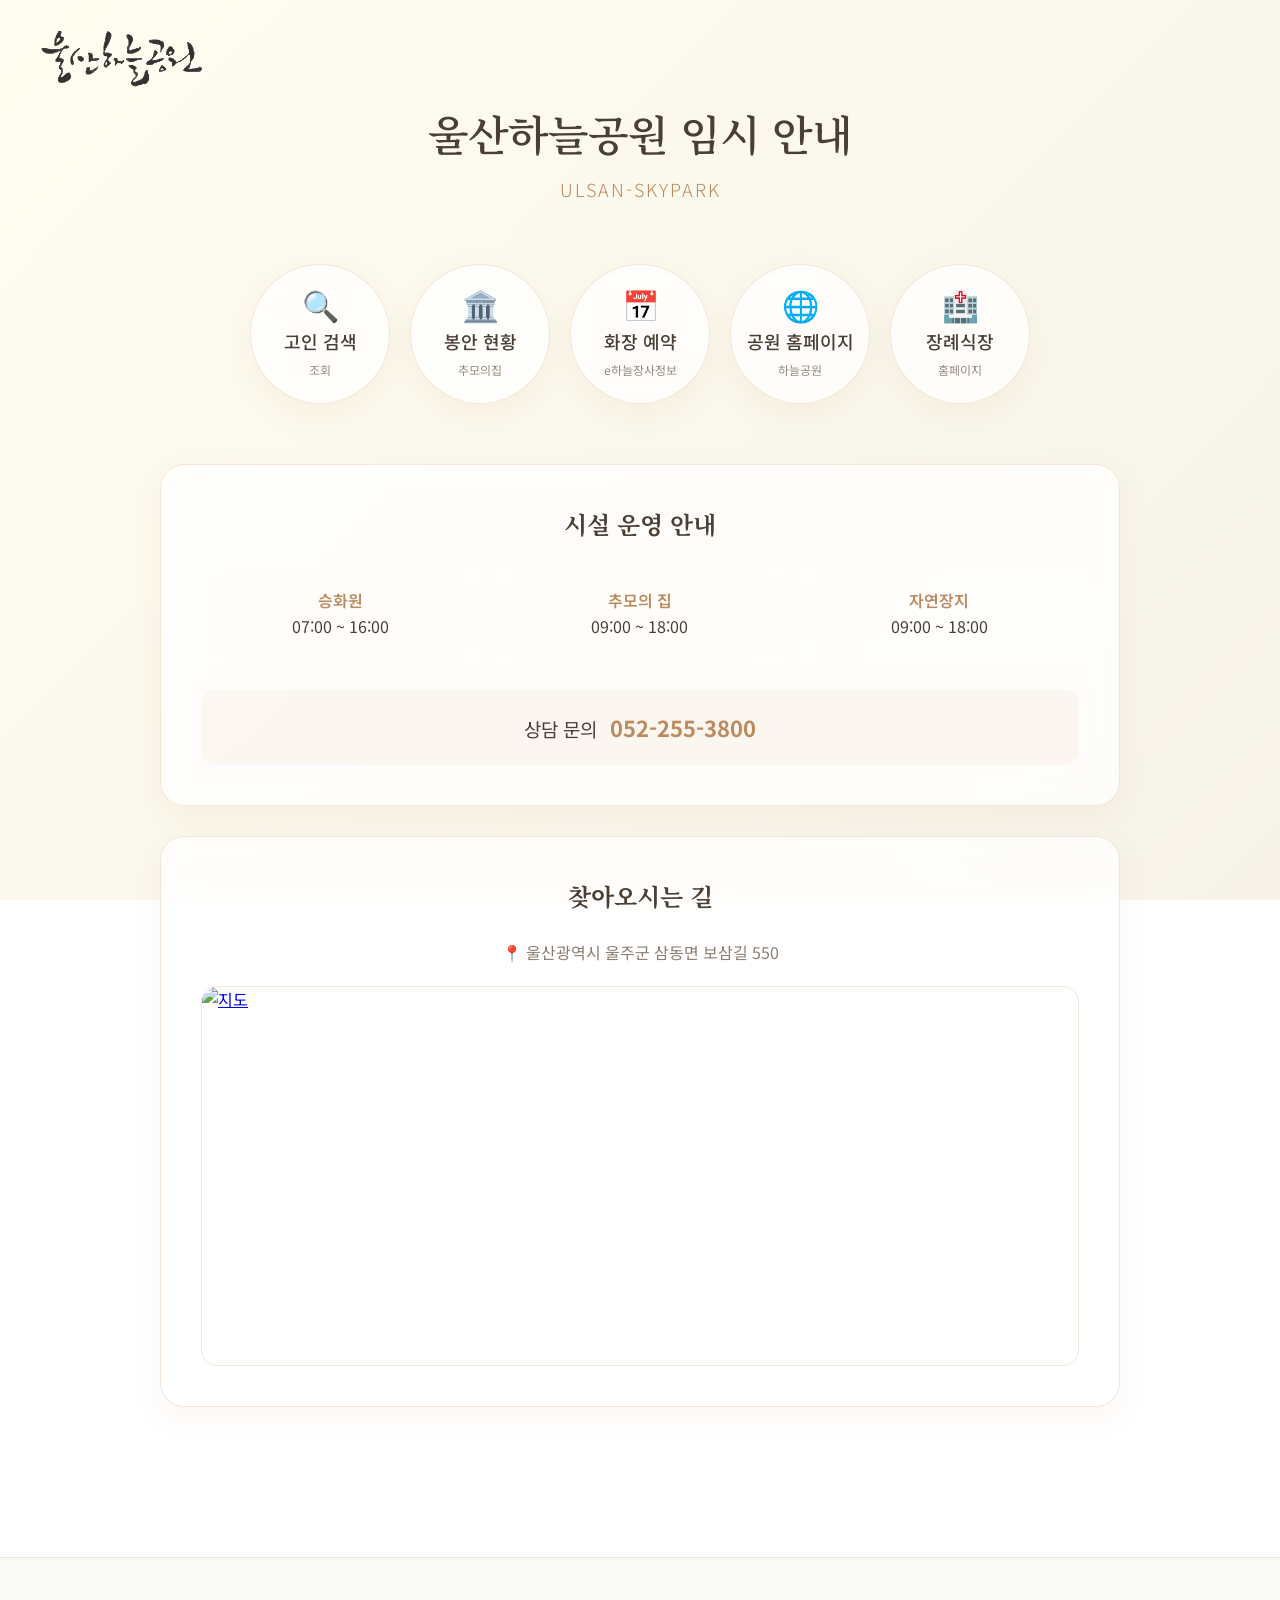
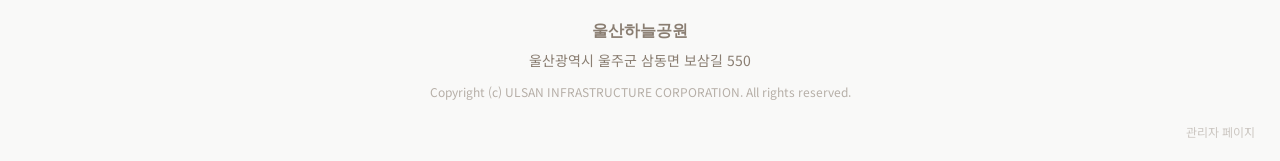
==== index.html @ eddb40a9 "Update index.html" ====
<!doctype html>
<html lang="ko">
<head>
  <meta charset="utf-8" />
  <meta name="viewport" content="width=device-width,initial-scale=1" />
    <title>울산하늘공원 임시 안내</title>

  <!-- 파비콘 및 아이콘 -->
  <link rel="icon" type="image/png" href="./images/symbol.png">
  <link rel="apple-touch-icon" href="./images/symbol.png">

  <!-- Google Fonts 최적화 -->
  <link rel="preconnect" href="https://fonts.googleapis.com">
  <link rel="preconnect" href="https://fonts.gstatic.com" crossorigin>
  <link href="https://fonts.googleapis.com/css2?family=Noto+Serif+KR:wght@400;600&family=Noto+Sans+KR:wght@400;500&display=swap" rel="stylesheet">

  <style>
    :root {
      --bg-gradient: linear-gradient(135deg, #fffcf0 0%, #f7f3e9 100%);
      --primary-warm: #d4a373;
      --accent-gold: #bc8a5f;
      --text-dark: #4a3f35;
      --text-soft: #8a7e72;
      --card-white: rgba(255, 255, 255, 0.75);
      --border-soft: rgba(212, 163, 115, 0.25);
      --shadow-warm: 0 10px 30px rgba(188, 138, 95, 0.08);

      /* UX */
      --ring: 0 0 0 4px rgba(212, 163, 115, 0.22);
    }

    * { box-sizing: border-box; margin: 0; padding: 0; }

    body {
      font-family: 'Noto Sans KR', sans-serif;
      color: var(--text-dark);
      background: var(--bg-gradient);
      background-attachment: fixed;
      line-height: 1.6;
      word-break: keep-all;
      position: relative;
      min-height: 100vh;

      /* Mobile tap UX */
      -webkit-tap-highlight-color: transparent;
    }

    .container { max-width: 1000px; margin: 0 auto; padding: 0 20px; }

    /* 헤더 영역 */
    .header { text-align: center; padding: 100px 20px 60px; position: relative; }

    /* 좌측 상단 로고 */
    .top-logo {
      position: absolute;
      top: 30px;
      left: 30px;
      max-width: 180px;
      opacity: 0.8;
      transition: opacity 0.3s;
    }
    .top-logo img { width: 100%; height: auto; }

    .main-title {
      font-family: 'Noto Serif KR', serif;
      font-size: clamp(28px, 5vw, 42px);
      font-weight: 600;
      color: var(--text-dark);
      margin-bottom: 8px;
      letter-spacing: -1px;
    }

    .sub-title {
      font-size: 18px;
      color: var(--accent-gold);
      font-weight: 300;
      letter-spacing: 2px;
      text-transform: uppercase;
    }

    /* 메인 컨텐츠 */
    .main-content { padding-bottom: 120px; }

    /* 버튼 그리드 */
    .buttons-grid {
      display: flex;
      flex-wrap: wrap;
      justify-content: center;
      gap: 20px;
      max-width: 900px;
      margin: 0 auto 60px;
    }

    /* 원형 버튼 스타일 (UX 개선) */
    .circle-btn {
      display: flex;
      flex-direction: column;
      align-items: center;
      justify-content: center;
      width: 140px;
      height: 140px;
      background: var(--card-white);
      backdrop-filter: blur(10px);
      border: 1px solid var(--border-soft);
      border-radius: 50%;
      text-decoration: none;
      color: var(--text-dark);
      transition: transform 0.18s ease, background 0.25s ease, border-color 0.25s ease, box-shadow 0.25s ease;
      box-shadow: var(--shadow-warm);
      cursor: pointer;
      user-select: none;
      -webkit-user-select: none;
      touch-action: manipulation;
      position: relative;
      overflow: hidden;
    }

    /* hover (마우스 환경) */
    @media (hover: hover) and (pointer: fine) {
      .circle-btn:hover {
        transform: translateY(-6px);
        background: rgba(255, 255, 255, 0.95);
        border-color: var(--primary-warm);
        box-shadow: 0 16px 40px rgba(188, 138, 95, 0.14);
      }
    }

    /* active (터치/클릭) */
    .circle-btn:active {
      transform: translateY(-1px) scale(0.98);
      box-shadow: 0 10px 26px rgba(188, 138, 95, 0.12);
    }

    /* 키보드 접근성 */
    .circle-btn:focus { outline: none; }
    .circle-btn:focus-visible {
      box-shadow: var(--shadow-warm), var(--ring);
      border-color: var(--primary-warm);
    }

    .circle-btn .icon { font-size: 30px; margin-bottom: 8px; line-height: 1; }
    .circle-btn .text { font-size: 18px; font-weight: 500; text-align: center; }

    /* (선택) 버튼 하단 미니 캡션 */
    .circle-btn .caption {
      margin-top: 4px;
      font-size: 12px;
      color: var(--text-soft);
      opacity: 0.9;
    }

    /* 정보 카드 박스 */
    .info-card {
      background: var(--card-white);
      border-radius: 24px;
      padding: 40px;
      border: 1px solid var(--border-soft);
      box-shadow: var(--shadow-warm);
      margin-bottom: 30px;
      backdrop-filter: blur(10px);
    }

    h2 {
      font-family: 'Noto Serif KR', serif;
      font-size: 24px;
      text-align: center;
      margin-bottom: 25px;
    }

    .info-grid {
      display: grid;
      grid-template-columns: repeat(3, 1fr);
      gap: 20px;
      margin-bottom: 30px;
    }

    .info-item {
      text-align: center;
      padding: 20px;
      background: rgba(255,255,255,0.4);
      border-radius: 15px;
    }

    .contact-box {
      background: rgba(212, 163, 115, 0.08);
      padding: 20px;
      border-radius: 15px;
      text-align: center;
      font-size: 19px;
    }

    .contact-box strong { color: var(--accent-gold); font-size: 22px; margin-left: 8px; }

    /* 지도 박스 */
    .map-box {
      border-radius: 16px;
      overflow: hidden;
      border: 1px solid var(--border-soft);
      height: 380px;
    }
    .map-box img { width: 100%; height: 100%; object-fit: cover; display: block; }

    /* 푸터 */
    .footer {
      text-align: center;
      padding: 60px 20px;
      background: rgba(74, 63, 53, 0.03);
      border-top: 1px solid var(--border-soft);
      color: var(--text-soft);
      font-size: 14px;
    }

    .footer-brand {
      font-family: 'Malgun Gothic', '맑은 고딕', sans-serif;
      font-size: 16px;
      font-weight: bold;
      color: var(--text-soft);
      margin-bottom: 6px;
    }

    /* 관리자 링크 (PC에서만 표시) */
    .admin-link {
      position: absolute;
      right: 25px;
      bottom: 20px;
      font-size: 12px;
      color: var(--text-soft);
      text-decoration: none;
      opacity: 0.4;
      cursor: pointer;
    }
    .admin-link:hover { opacity: 1; text-decoration: underline; }

    /* ===== 관리자 비밀번호 모달 (가림 입력) ===== */
    .modal-overlay {
      position: fixed;
      inset: 0;
      background: rgba(0,0,0,0.35);
      display: none;
      align-items: center;
      justify-content: center;
      padding: 20px;
      z-index: 9999;
    }
    .modal-overlay.open { display: flex; }

    .modal {
      width: min(420px, 100%);
      background: rgba(255,255,255,0.92);
      border: 1px solid var(--border-soft);
      border-radius: 18px;
      box-shadow: 0 30px 80px rgba(0,0,0,0.18);
      backdrop-filter: blur(10px);
      padding: 22px;
    }

    .modal h3 {
      font-family: 'Noto Serif KR', serif;
      font-size: 18px;
      margin-bottom: 12px;
      text-align: center;
    }

    .modal p {
      font-size: 13px;
      color: var(--text-soft);
      text-align: center;
      margin-bottom: 16px;
    }

    .field {
      display: flex;
      gap: 10px;
      align-items: center;
      background: rgba(255,255,255,0.75);
      border: 1px solid rgba(212, 163, 115, 0.35);
      border-radius: 14px;
      padding: 12px 12px;
    }

    .field input {
      border: none;
      outline: none;
      background: transparent;
      width: 100%;
      font-size: 15px;
      color: var(--text-dark);
    }

    .toggle-btn {
      border: none;
      background: rgba(212, 163, 115, 0.10);
      color: var(--text-dark);
      border-radius: 10px;
      padding: 8px 10px;
      cursor: pointer;
      font-size: 12px;
      white-space: nowrap;
    }
    .toggle-btn:focus-visible { box-shadow: var(--ring); outline: none; }

    .modal-actions {
      display: flex;
      gap: 10px;
      margin-top: 14px;
    }

    .btn {
      flex: 1;
      border: 1px solid rgba(212, 163, 115, 0.35);
      background: rgba(255,255,255,0.75);
      padding: 12px 10px;
      border-radius: 14px;
      cursor: pointer;
      font-size: 14px;
      transition: transform 0.12s ease, background 0.2s ease, border-color 0.2s ease;
    }
    .btn:active { transform: scale(0.98); }
    .btn:focus-visible { outline: none; box-shadow: var(--ring); }

    .btn.primary {
      background: rgba(212, 163, 115, 0.18);
      border-color: rgba(212, 163, 115, 0.55);
    }

    .error-text {
      margin-top: 10px;
      font-size: 12px;
      color: #b00020;
      text-align: center;
      display: none;
    }
    .error-text.show { display: block; }

    /* 반응형 */
    @media (max-width: 768px) {
      .top-logo { top: 20px; left: 50%; transform: translateX(-50%); max-width: 140px; }
      .header { padding-top: 120px; }
      .circle-btn { width: 132px; height: 132px; }
      .info-grid { grid-template-columns: 1fr; }
      .admin-link { display: none; }
    }

    /* 모션 줄이기 */
    @media (prefers-reduced-motion: reduce) {
      .circle-btn, .btn { transition: none; }
      .circle-btn:active, .btn:active { transform: none; }
    }
  </style>
</head>

<body>
  <div class="top-logo">
    <img src="./images/ulsan_logo1.png" alt="로고" onerror="this.style.display='none'">
  </div>

  <header class="header">
    <div class="container">
      <h1 class="main-title">울산하늘공원 임시 안내</h1>
      <p class="sub-title">ULSAN-SkyPark</p>
    </div>
  </header>

  <main class="main-content">
    <div class="container">

      <section class="buttons-grid">
        <a href="search.html" class="circle-btn" aria-label="고인 검색">
          <span class="icon">🔍</span>
          <span class="text">고인 검색</span>
          <span class="caption">조회</span>
        </a>

        <a href="room.html" class="circle-btn" aria-label="봉안 현황">
          <span class="icon">🏛️</span>
          <span class="text">봉안 현황</span>
          <span class="caption">추모의집</span>
        </a>

        <a href="https://www.15774129.go.kr/new/esky_p/esky_index.do" class="circle-btn" target="_blank" rel="noopener noreferrer" aria-label="화장 예약 (새 창)">
          <span class="icon">📅</span>
          <span class="text">화장 예약</span>
          <span class="caption">e하늘장사정보</span>
        </a>

        <a href="https://www.uic.or.kr/skypark/main/mainPage.do" class="circle-btn" target="_blank" rel="noopener noreferrer" aria-label="공원 홈페이지 (새 창)">
          <span class="icon">🌐</span>
          <span class="text">공원 홈페이지</span>
          <span class="caption">하늘공원</span>
        </a>

        <a href="https://www.ulsanskypark.com/" class="circle-btn" target="_blank" rel="noopener noreferrer" aria-label="장례식장 (새 창)">
          <span class="icon">🏥</span>
          <span class="text">장례식장</span>
          <span class="caption">홈페이지</span>
        </a>
      </section>

      <section class="info-card">
        <h2>시설 운영 안내</h2>
        <div class="info-grid">
          <div class="info-item"><span style="color:var(--accent-gold); font-weight:600;">승화원</span><br>07:00 ~ 16:00</div>
          <div class="info-item"><span style="color:var(--accent-gold); font-weight:600;">추모의 집</span><br>09:00 ~ 18:00</div>
          <div class="info-item"><span style="color:var(--accent-gold); font-weight:600;">자연장지</span><br>09:00 ~ 18:00</div>
        </div>
        <div class="contact-box">상담 문의 <strong>052-255-3800</strong></div>
      </section>

      <section class="info-card">
        <h2>찾아오시는 길</h2>
        <p style="text-align:center; margin-bottom:20px; color:var(--text-soft);">📍 울산광역시 울주군 삼동면 보삼길 550</p>
        <div class="map-box">
          <a href="https://map.kakao.com/?itemId=1112611176" target="_blank" rel="noopener noreferrer">
            <!-- https로 바꿔서 mixed content 방지 -->
            <img src="https://t1.daumcdn.net/roughmap/imgmap/6a3e9f6c35a03426e2dd72dcb8cfa343289ea2cea99396007245355f7eba17b3" alt="지도">
          </a>
        </div>
      </section>
    </div>
  </main>

  <footer class="footer">
    <div class="container">
      <p class="footer-brand">울산하늘공원</p>
      <p>울산광역시 울주군 삼동면 보삼길 550</p>
      <p style="margin-top:10px; opacity:0.6; font-size:12px;">Copyright (c) ULSAN INFRASTRUCTURE CORPORATION. All rights reserved.</p>
    </div>
  </footer>

  <a class="admin-link" onclick="openAdminModal()">관리자 페이지</a>

  <!-- 관리자 비밀번호 모달 -->
  <div class="modal-overlay" id="adminModal" aria-hidden="true">
    <div class="modal" role="dialog" aria-modal="true" aria-labelledby="adminTitle">
      <h3 id="adminTitle">관리자 비밀번호</h3>
      <p>비밀번호를 입력하면 관리자 페이지로 이동합니다.</p>

      <div class="field">
        <input id="adminPassword" type="password" inputmode="text" autocomplete="current-password" placeholder="비밀번호 입력" aria-label="관리자 비밀번호" />
        <button type="button" class="toggle-btn" id="togglePwBtn">표시</button>
      </div>

      <div class="modal-actions">
        <button type="button" class="btn" onclick="closeAdminModal()">취소</button>
        <button type="button" class="btn primary" onclick="submitAdminPassword()">확인</button>
      </div>

      <div class="error-text" id="adminError">비밀번호가 올바르지 않습니다.</div>
    </div>
  </div>

  <script>
    // ⚠️ 참고: 프론트에 비번 하드코딩은 보안상 약함(어차피 소스 보면 나옴).
    // 진짜 관리자 인증 필요하면 서버에서 처리하는 게 맞아.
    const ADMIN_PASSWORD = "a1234567!@";

    const modal = document.getElementById("adminModal");
    const pwInput = document.getElementById("adminPassword");
    const errorText = document.getElementById("adminError");
    const toggleBtn = document.getElementById("togglePwBtn");

    function openAdminModal() {
      modal.classList.add("open");
      modal.setAttribute("aria-hidden", "false");
      errorText.classList.remove("show");
      pwInput.value = "";
      pwInput.type = "password";
      toggleBtn.textContent = "표시";
      setTimeout(() => pwInput.focus(), 0);
    }

    function closeAdminModal() {
      modal.classList.remove("open");
      modal.setAttribute("aria-hidden", "true");
      errorText.classList.remove("show");
    }

    function submitAdminPassword() {
      const password = pwInput.value || "";
      if (password === ADMIN_PASSWORD) {
        window.location.href = "admin.html";
      } else {
        errorText.classList.add("show");
        pwInput.focus();
        pwInput.select();
      }
    }

    // 비번 표시/가림 토글
    toggleBtn.addEventListener("click", () => {
      const isHidden = pwInput.type === "password";
      pwInput.type = isHidden ? "text" : "password";
      toggleBtn.textContent = isHidden ? "가림" : "표시";
      pwInput.focus();
    });

    // Enter로 제출
    pwInput.addEventListener("keydown", (e) => {
      if (e.key === "Enter") submitAdminPassword();
      if (e.key === "Escape") closeAdminModal();
    });

    // 바깥 클릭하면 닫기
    modal.addEventListener("mousedown", (e) => {
      if (e.target === modal) closeAdminModal();
    });

    // ESC로 닫기(모달 열린 상태)
    document.addEventListener("keydown", (e) => {
      if (e.key === "Escape" && modal.classList.contains("open")) closeAdminModal();
    });
  </script>
</body>
</html>
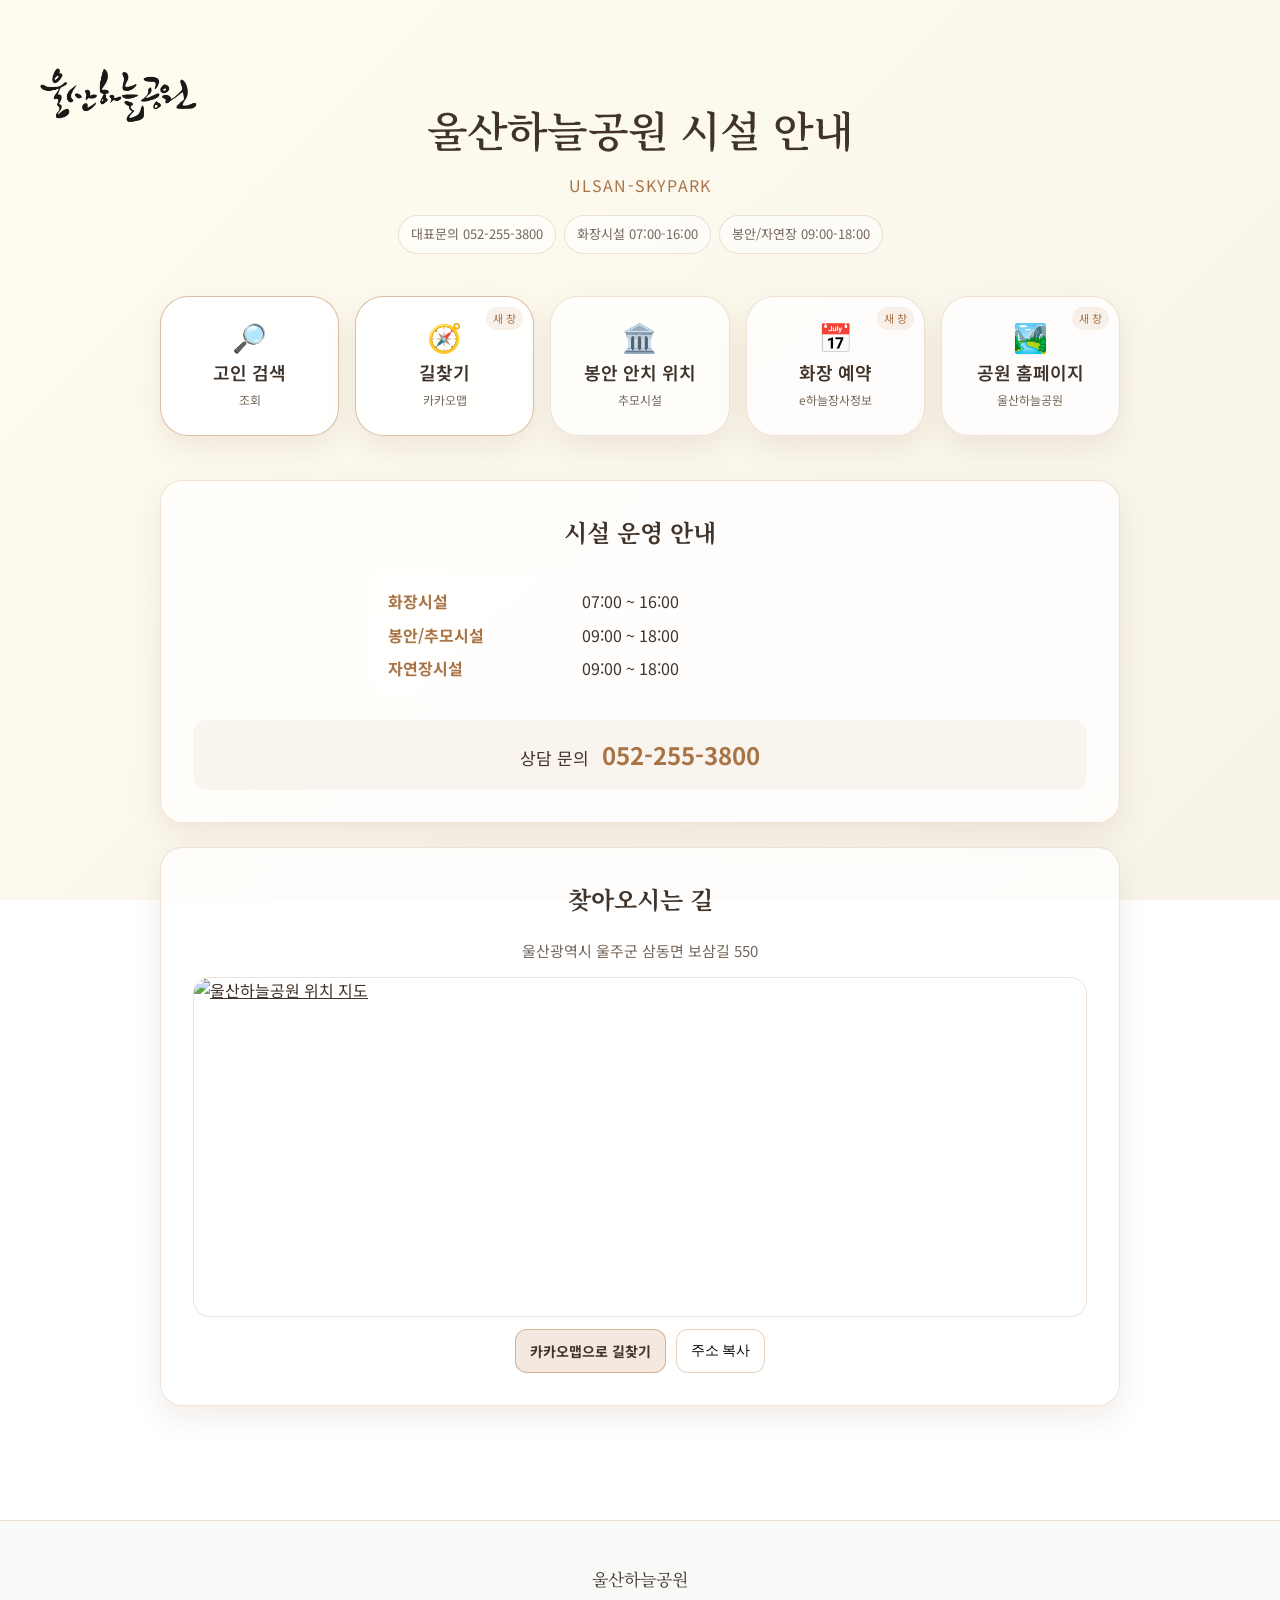
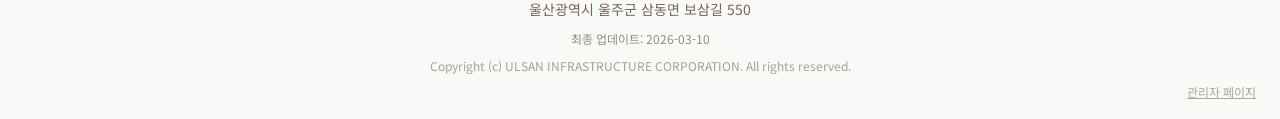
==== commit ea33fc4d: "Update index.html" ====
--- a/index.html
+++ b/index.html
@@ -1,32 +1,29 @@
-<!doctype html>
+﻿<!doctype html>
 <html lang="ko">
 <head>
   <meta charset="utf-8" />
-  <meta name="viewport" content="width=device-width,initial-scale=1" />
-    <title>울산하늘공원 임시 안내</title>
-
-  <!-- 파비콘 및 아이콘 -->
-  <link rel="icon" type="image/png" href="./images/symbol.png">
-  <link rel="apple-touch-icon" href="./images/symbol.png">
-
-  <!-- Google Fonts 최적화 -->
-  <link rel="preconnect" href="https://fonts.googleapis.com">
-  <link rel="preconnect" href="https://fonts.gstatic.com" crossorigin>
-  <link href="https://fonts.googleapis.com/css2?family=Noto+Serif+KR:wght@400;600&family=Noto+Sans+KR:wght@400;500&display=swap" rel="stylesheet">
+  <meta name="viewport" content="width=device-width, initial-scale=1" />
+  <meta name="description" content="울산하늘공원 시설 안내, 고인 검색, 길찾기, 운영시간 정보를 확인하세요." />
+  <title>울산하늘공원 시설 안내</title>
+
+  <link rel="icon" type="image/png" href="./images/symbol.png" />
+  <link rel="apple-touch-icon" href="./images/symbol.png" />
+
+  <link rel="preconnect" href="https://fonts.googleapis.com" />
+  <link rel="preconnect" href="https://fonts.gstatic.com" crossorigin />
+  <link href="https://fonts.googleapis.com/css2?family=Noto+Serif+KR:wght@500;600&family=Noto+Sans+KR:wght@400;500;700&display=swap" rel="stylesheet" />
 
   <style>
     :root {
       --bg-gradient: linear-gradient(135deg, #fffcf0 0%, #f7f3e9 100%);
-      --primary-warm: #d4a373;
-      --accent-gold: #bc8a5f;
-      --text-dark: #4a3f35;
-      --text-soft: #8a7e72;
-      --card-white: rgba(255, 255, 255, 0.75);
-      --border-soft: rgba(212, 163, 115, 0.25);
-      --shadow-warm: 0 10px 30px rgba(188, 138, 95, 0.08);
-
-      /* UX */
-      --ring: 0 0 0 4px rgba(212, 163, 115, 0.22);
+      --primary-warm: #c08858;
+      --accent-gold: #a97445;
+      --text-dark: #3f332a;
+      --text-soft: #75675a;
+      --card-white: rgba(255, 255, 255, 0.78);
+      --border-soft: rgba(192, 136, 88, 0.24);
+      --shadow-warm: 0 12px 30px rgba(122, 79, 45, 0.1);
+      --ring: 0 0 0 4px rgba(192, 136, 88, 0.22);
     }
 
     * { box-sizing: border-box; margin: 0; padding: 0; }
@@ -38,226 +35,293 @@
       background-attachment: fixed;
       line-height: 1.6;
       word-break: keep-all;
+      min-height: 100vh;
+      -webkit-tap-highlight-color: transparent;
+    }
+
+    a { color: inherit; }
+
+    .container { max-width: 1000px; margin: 0 auto; padding: 0 20px; }
+
+    .header {
+      text-align: center;
+      padding: 96px 20px 42px;
       position: relative;
-      min-height: 100vh;
-
-      /* Mobile tap UX */
-      -webkit-tap-highlight-color: transparent;
-    }
-
-    .container { max-width: 1000px; margin: 0 auto; padding: 0 20px; }
-
-    /* 헤더 영역 */
-    .header { text-align: center; padding: 100px 20px 60px; position: relative; }
-
-    /* 좌측 상단 로고 */
+    }
+
     .top-logo {
       position: absolute;
-      top: 30px;
-      left: 30px;
+      top: 28px;
+      left: 28px;
       max-width: 180px;
-      opacity: 0.8;
-      transition: opacity 0.3s;
-    }
-    .top-logo img { width: 100%; height: auto; }
+      opacity: 0.9;
+    }
+
+    .top-logo img { width: 100%; height: auto; display: block; }
 
     .main-title {
       font-family: 'Noto Serif KR', serif;
       font-size: clamp(28px, 5vw, 42px);
       font-weight: 600;
-      color: var(--text-dark);
-      margin-bottom: 8px;
-      letter-spacing: -1px;
+      letter-spacing: -0.8px;
+      margin-bottom: 10px;
     }
 
     .sub-title {
-      font-size: 18px;
       color: var(--accent-gold);
-      font-weight: 300;
-      letter-spacing: 2px;
+      font-size: 16px;
+      letter-spacing: 1.2px;
       text-transform: uppercase;
-    }
-
-    /* 메인 컨텐츠 */
-    .main-content { padding-bottom: 120px; }
-
-    /* 버튼 그리드 */
+      margin-bottom: 16px;
+    }
+
+    .headline-info {
+      display: inline-flex;
+      flex-wrap: wrap;
+      gap: 8px;
+      justify-content: center;
+    }
+
+    .chip {
+      padding: 8px 12px;
+      border-radius: 999px;
+      background: rgba(255, 255, 255, 0.6);
+      border: 1px solid var(--border-soft);
+      font-size: 13px;
+      color: var(--text-soft);
+    }
+
+    .main-content { padding-bottom: 90px; }
+
     .buttons-grid {
-      display: flex;
-      flex-wrap: wrap;
-      justify-content: center;
-      gap: 20px;
-      max-width: 900px;
-      margin: 0 auto 60px;
-    }
-
-    /* 원형 버튼 스타일 (UX 개선) */
+      display: grid;
+      grid-template-columns: repeat(5, minmax(130px, 1fr));
+      gap: 16px;
+      margin: 0 auto 44px;
+    }
+
     .circle-btn {
+      min-height: 140px;
       display: flex;
       flex-direction: column;
       align-items: center;
       justify-content: center;
-      width: 140px;
-      height: 140px;
+      text-align: center;
+      text-decoration: none;
       background: var(--card-white);
-      backdrop-filter: blur(10px);
       border: 1px solid var(--border-soft);
-      border-radius: 50%;
-      text-decoration: none;
-      color: var(--text-dark);
-      transition: transform 0.18s ease, background 0.25s ease, border-color 0.25s ease, box-shadow 0.25s ease;
+      border-radius: 28px;
       box-shadow: var(--shadow-warm);
-      cursor: pointer;
-      user-select: none;
-      -webkit-user-select: none;
-      touch-action: manipulation;
+      transition: transform 0.18s ease, border-color 0.2s ease, box-shadow 0.2s ease;
+      padding: 14px;
       position: relative;
-      overflow: hidden;
-    }
-
-    /* hover (마우스 환경) */
+    }
+
+    .circle-btn.primary {
+      border-color: rgba(192, 136, 88, 0.55);
+      background: rgba(255, 255, 255, 0.95);
+    }
+
     @media (hover: hover) and (pointer: fine) {
       .circle-btn:hover {
-        transform: translateY(-6px);
-        background: rgba(255, 255, 255, 0.95);
+        transform: translateY(-4px);
         border-color: var(--primary-warm);
-        box-shadow: 0 16px 40px rgba(188, 138, 95, 0.14);
+        box-shadow: 0 16px 34px rgba(122, 79, 45, 0.14);
       }
     }
 
-    /* active (터치/클릭) */
-    .circle-btn:active {
-      transform: translateY(-1px) scale(0.98);
-      box-shadow: 0 10px 26px rgba(188, 138, 95, 0.12);
-    }
-
-    /* 키보드 접근성 */
+    .circle-btn:active { transform: translateY(-1px) scale(0.985); }
     .circle-btn:focus { outline: none; }
-    .circle-btn:focus-visible {
-      box-shadow: var(--shadow-warm), var(--ring);
-      border-color: var(--primary-warm);
-    }
-
-    .circle-btn .icon { font-size: 30px; margin-bottom: 8px; line-height: 1; }
-    .circle-btn .text { font-size: 18px; font-weight: 500; text-align: center; }
-
-    /* (선택) 버튼 하단 미니 캡션 */
-    .circle-btn .caption {
-      margin-top: 4px;
+    .circle-btn:focus-visible { box-shadow: var(--shadow-warm), var(--ring); }
+
+    .icon {
+      font-size: 28px;
+      line-height: 1;
+      margin-bottom: 8px;
+    }
+
+    .text {
+      font-size: 18px;
+      font-weight: 600;
+      color: var(--text-dark);
+    }
+
+    .caption {
+      margin-top: 3px;
       font-size: 12px;
       color: var(--text-soft);
-      opacity: 0.9;
-    }
-
-    /* 정보 카드 박스 */
+    }
+
+    .badge-ext {
+      position: absolute;
+      top: 10px;
+      right: 10px;
+      font-size: 11px;
+      padding: 3px 7px;
+      border-radius: 999px;
+      background: rgba(192, 136, 88, 0.12);
+      color: var(--accent-gold);
+    }
+
     .info-card {
       background: var(--card-white);
-      border-radius: 24px;
-      padding: 40px;
       border: 1px solid var(--border-soft);
+      border-radius: 22px;
       box-shadow: var(--shadow-warm);
-      margin-bottom: 30px;
-      backdrop-filter: blur(10px);
+      padding: 32px;
+      margin-bottom: 24px;
     }
 
     h2 {
       font-family: 'Noto Serif KR', serif;
       font-size: 24px;
       text-align: center;
-      margin-bottom: 25px;
-    }
-
-    .info-grid {
+      margin-bottom: 20px;
+    }
+
+    .info-list {
       display: grid;
-      grid-template-columns: repeat(3, 1fr);
-      gap: 20px;
-      margin-bottom: 30px;
-    }
-
-    .info-item {
-      text-align: center;
-      padding: 20px;
-      background: rgba(255,255,255,0.4);
-      border-radius: 15px;
-    }
+      grid-template-columns: 180px 1fr;
+      gap: 8px 14px;
+      max-width: 540px;
+      margin: 0 auto 20px;
+      padding: 18px;
+      border-radius: 14px;
+      background: rgba(255, 255, 255, 0.45);
+    }
+
+    .info-list dt { font-weight: 700; color: var(--accent-gold); }
+    .info-list dd { margin: 0; }
 
     .contact-box {
-      background: rgba(212, 163, 115, 0.08);
-      padding: 20px;
-      border-radius: 15px;
-      text-align: center;
-      font-size: 19px;
-    }
-
-    .contact-box strong { color: var(--accent-gold); font-size: 22px; margin-left: 8px; }
-
-    /* 지도 박스 */
+      text-align: center;
+      background: rgba(192, 136, 88, 0.08);
+      border-radius: 14px;
+      padding: 16px;
+      font-size: 17px;
+    }
+
+    .contact-box a {
+      color: var(--accent-gold);
+      font-size: 24px;
+      font-weight: 700;
+      text-decoration: none;
+      margin-left: 8px;
+    }
+
+    .contact-box a:focus-visible {
+      outline: none;
+      box-shadow: var(--ring);
+      border-radius: 8px;
+    }
+
+    .address {
+      text-align: center;
+      color: var(--text-soft);
+      margin-bottom: 14px;
+      font-size: 15px;
+    }
+
     .map-box {
       border-radius: 16px;
       overflow: hidden;
       border: 1px solid var(--border-soft);
-      height: 380px;
-    }
-    .map-box img { width: 100%; height: 100%; object-fit: cover; display: block; }
-
-    /* 푸터 */
+      height: 340px;
+      margin-bottom: 12px;
+    }
+
+    .map-box img {
+      width: 100%;
+      height: 100%;
+      object-fit: cover;
+      display: block;
+    }
+
+    .map-actions {
+      display: flex;
+      gap: 10px;
+      justify-content: center;
+      flex-wrap: wrap;
+    }
+
+    .action-btn {
+      min-height: 44px;
+      border: 1px solid rgba(192, 136, 88, 0.38);
+      border-radius: 12px;
+      padding: 10px 14px;
+      background: rgba(255, 255, 255, 0.8);
+      text-decoration: none;
+      font-size: 14px;
+      cursor: pointer;
+    }
+
+    .action-btn.primary {
+      background: rgba(192, 136, 88, 0.18);
+      border-color: rgba(192, 136, 88, 0.58);
+      font-weight: 700;
+    }
+
+    .action-btn:focus-visible {
+      outline: none;
+      box-shadow: var(--ring);
+    }
+
     .footer {
       text-align: center;
-      padding: 60px 20px;
+      padding: 44px 20px;
       background: rgba(74, 63, 53, 0.03);
       border-top: 1px solid var(--border-soft);
       color: var(--text-soft);
       font-size: 14px;
+      position: relative;
     }
 
     .footer-brand {
-      font-family: 'Malgun Gothic', '맑은 고딕', sans-serif;
-      font-size: 16px;
-      font-weight: bold;
-      color: var(--text-soft);
+      font-family: 'Noto Serif KR', serif;
+      font-size: 17px;
+      color: var(--text-dark);
       margin-bottom: 6px;
     }
 
-    /* 관리자 링크 (PC에서만 표시) */
     .admin-link {
       position: absolute;
-      right: 25px;
-      bottom: 20px;
+      right: 24px;
+      bottom: 18px;
       font-size: 12px;
       color: var(--text-soft);
-      text-decoration: none;
-      opacity: 0.4;
+      opacity: 0.55;
+      text-decoration: underline;
       cursor: pointer;
     }
-    .admin-link:hover { opacity: 1; text-decoration: underline; }
-
-    /* ===== 관리자 비밀번호 모달 (가림 입력) ===== */
+
+    .admin-link:focus-visible { outline: none; box-shadow: var(--ring); border-radius: 6px; }
+
     .modal-overlay {
       position: fixed;
       inset: 0;
-      background: rgba(0,0,0,0.35);
+      background: rgba(0, 0, 0, 0.35);
       display: none;
       align-items: center;
       justify-content: center;
       padding: 20px;
       z-index: 9999;
     }
+
     .modal-overlay.open { display: flex; }
 
     .modal {
       width: min(420px, 100%);
-      background: rgba(255,255,255,0.92);
+      background: rgba(255, 255, 255, 0.94);
       border: 1px solid var(--border-soft);
       border-radius: 18px;
-      box-shadow: 0 30px 80px rgba(0,0,0,0.18);
-      backdrop-filter: blur(10px);
+      box-shadow: 0 24px 60px rgba(0, 0, 0, 0.18);
       padding: 22px;
     }
 
     .modal h3 {
       font-family: 'Noto Serif KR', serif;
       font-size: 18px;
-      margin-bottom: 12px;
+      margin-bottom: 10px;
       text-align: center;
     }
 
@@ -265,155 +329,212 @@
       font-size: 13px;
       color: var(--text-soft);
       text-align: center;
-      margin-bottom: 16px;
+      margin-bottom: 14px;
     }
 
     .field {
       display: flex;
-      gap: 10px;
+      gap: 8px;
       align-items: center;
-      background: rgba(255,255,255,0.75);
-      border: 1px solid rgba(212, 163, 115, 0.35);
-      border-radius: 14px;
-      padding: 12px 12px;
+      border: 1px solid rgba(192, 136, 88, 0.35);
+      border-radius: 12px;
+      padding: 10px 12px;
+      background: rgba(255, 255, 255, 0.8);
     }
 
     .field input {
+      width: 100%;
       border: none;
       outline: none;
       background: transparent;
-      width: 100%;
       font-size: 15px;
-      color: var(--text-dark);
-    }
-
-    .toggle-btn {
-      border: none;
-      background: rgba(212, 163, 115, 0.10);
-      color: var(--text-dark);
+    }
+
+    .toggle-btn,
+    .btn {
+      min-height: 40px;
       border-radius: 10px;
+      border: 1px solid rgba(192, 136, 88, 0.35);
+      background: rgba(255, 255, 255, 0.8);
+      cursor: pointer;
+      font-size: 14px;
       padding: 8px 10px;
-      cursor: pointer;
-      font-size: 12px;
-      white-space: nowrap;
-    }
-    .toggle-btn:focus-visible { box-shadow: var(--ring); outline: none; }
+    }
+
+    .toggle-btn:focus-visible,
+    .btn:focus-visible {
+      outline: none;
+      box-shadow: var(--ring);
+    }
 
     .modal-actions {
       display: flex;
       gap: 10px;
-      margin-top: 14px;
-    }
-
-    .btn {
-      flex: 1;
-      border: 1px solid rgba(212, 163, 115, 0.35);
-      background: rgba(255,255,255,0.75);
-      padding: 12px 10px;
-      border-radius: 14px;
-      cursor: pointer;
-      font-size: 14px;
-      transition: transform 0.12s ease, background 0.2s ease, border-color 0.2s ease;
-    }
-    .btn:active { transform: scale(0.98); }
-    .btn:focus-visible { outline: none; box-shadow: var(--ring); }
+      margin-top: 12px;
+    }
+
+    .btn { flex: 1; }
 
     .btn.primary {
-      background: rgba(212, 163, 115, 0.18);
-      border-color: rgba(212, 163, 115, 0.55);
+      background: rgba(192, 136, 88, 0.2);
+      border-color: rgba(192, 136, 88, 0.6);
     }
 
     .error-text {
+      display: none;
+      color: #b00020;
+      font-size: 12px;
       margin-top: 10px;
-      font-size: 12px;
-      color: #b00020;
-      text-align: center;
-      display: none;
-    }
+      text-align: center;
+    }
+
     .error-text.show { display: block; }
 
-    /* 반응형 */
+    .sr-only {
+      position: absolute;
+      width: 1px;
+      height: 1px;
+      padding: 0;
+      margin: -1px;
+      overflow: hidden;
+      clip: rect(0, 0, 0, 0);
+      border: 0;
+    }
+
+    @media (max-width: 920px) {
+      .buttons-grid { grid-template-columns: repeat(3, minmax(130px, 1fr)); }
+    }
+
     @media (max-width: 768px) {
-      .top-logo { top: 20px; left: 50%; transform: translateX(-50%); max-width: 140px; }
-      .header { padding-top: 120px; }
-      .circle-btn { width: 132px; height: 132px; }
-      .info-grid { grid-template-columns: 1fr; }
+      .top-logo {
+        top: 18px;
+        left: 50%;
+        transform: translateX(-50%);
+        max-width: 138px;
+      }
+
+      .header { padding-top: 116px; }
+
+      .buttons-grid {
+        grid-template-columns: repeat(2, minmax(120px, 1fr));
+      }
+
+      .info-card { padding: 24px 18px; }
+
+      .info-list {
+        grid-template-columns: 1fr;
+        gap: 2px;
+      }
+
+      .info-list dt { margin-top: 8px; }
+
+      .map-box { height: 280px; }
+
       .admin-link { display: none; }
     }
 
-    /* 모션 줄이기 */
     @media (prefers-reduced-motion: reduce) {
-      .circle-btn, .btn { transition: none; }
-      .circle-btn:active, .btn:active { transform: none; }
+      .circle-btn,
+      .action-btn,
+      .btn { transition: none; }
+
+      .circle-btn:active { transform: none; }
     }
   </style>
+
+  <script async src="https://www.googletagmanager.com/gtag/js?id=G-3XWPH5TCT5"></script>
+  <script>
+    window.dataLayer = window.dataLayer || [];
+    function gtag() { dataLayer.push(arguments); }
+    gtag('js', new Date());
+    gtag('config', 'G-3XWPH5TCT5');
+  </script>
 </head>
 
 <body>
   <div class="top-logo">
-    <img src="./images/ulsan_logo1.png" alt="로고" onerror="this.style.display='none'">
+    <img src="./images/ulsan_logo1.png" alt="울산하늘공원 로고" onerror="this.style.display='none'" />
   </div>
 
   <header class="header">
     <div class="container">
-      <h1 class="main-title">울산하늘공원 임시 안내</h1>
+      <h1 class="main-title">울산하늘공원 시설 안내</h1>
       <p class="sub-title">ULSAN-SkyPark</p>
+      <div class="headline-info" aria-label="핵심 안내">
+        <span class="chip">대표문의 052-255-3800</span>
+        <span class="chip">화장시설 07:00-16:00</span>
+        <span class="chip">봉안/자연장 09:00-18:00</span>
+      </div>
     </div>
   </header>
 
   <main class="main-content">
     <div class="container">
-
-      <section class="buttons-grid">
-        <a href="search.html" class="circle-btn" aria-label="고인 검색">
-          <span class="icon">🔍</span>
+      <section class="buttons-grid" aria-label="주요 메뉴">
+        <a href="search.html" class="circle-btn primary" aria-label="고인 검색 페이지로 이동">
+          <span class="icon" aria-hidden="true">🔎</span>
           <span class="text">고인 검색</span>
           <span class="caption">조회</span>
         </a>
 
-        <a href="room.html" class="circle-btn" aria-label="봉안 현황">
-          <span class="icon">🏛️</span>
-          <span class="text">봉안 현황</span>
-          <span class="caption">추모의집</span>
+        <a href="https://map.kakao.com/?itemId=1112611176" class="circle-btn primary" target="_blank" rel="noopener noreferrer" aria-label="길찾기, 새 창 열림">
+          <span class="badge-ext" aria-hidden="true">새 창</span>
+          <span class="icon" aria-hidden="true">🧭</span>
+          <span class="text">길찾기</span>
+          <span class="caption">카카오맵</span>
         </a>
 
-        <a href="https://www.15774129.go.kr/new/esky_p/esky_index.do" class="circle-btn" target="_blank" rel="noopener noreferrer" aria-label="화장 예약 (새 창)">
-          <span class="icon">📅</span>
+        <a href="room.html" class="circle-btn" aria-label="봉안 안치 위치 페이지로 이동">
+          <span class="icon" aria-hidden="true">🏛️</span>
+          <span class="text">봉안 안치 위치</span>
+          <span class="caption">추모시설</span>
+        </a>
+
+        <a href="https://www.15774129.go.kr/new/esky_p/esky_index.do" class="circle-btn" target="_blank" rel="noopener noreferrer" aria-label="e하늘 장사정보, 새 창 열림">
+          <span class="badge-ext" aria-hidden="true">새 창</span>
+          <span class="icon" aria-hidden="true">📅</span>
           <span class="text">화장 예약</span>
           <span class="caption">e하늘장사정보</span>
         </a>
 
-        <a href="https://www.uic.or.kr/skypark/main/mainPage.do" class="circle-btn" target="_blank" rel="noopener noreferrer" aria-label="공원 홈페이지 (새 창)">
-          <span class="icon">🌐</span>
+        <a href="https://www.uic.or.kr/skypark/main/mainPage.do" class="circle-btn" target="_blank" rel="noopener noreferrer" aria-label="공원 홈페이지, 새 창 열림">
+          <span class="badge-ext" aria-hidden="true">새 창</span>
+          <span class="icon" aria-hidden="true">🏞️</span>
           <span class="text">공원 홈페이지</span>
-          <span class="caption">하늘공원</span>
-        </a>
-
-        <a href="https://www.ulsanskypark.com/" class="circle-btn" target="_blank" rel="noopener noreferrer" aria-label="장례식장 (새 창)">
-          <span class="icon">🏥</span>
-          <span class="text">장례식장</span>
-          <span class="caption">홈페이지</span>
+          <span class="caption">울산하늘공원</span>
         </a>
       </section>
 
-      <section class="info-card">
-        <h2>시설 운영 안내</h2>
-        <div class="info-grid">
-          <div class="info-item"><span style="color:var(--accent-gold); font-weight:600;">승화원</span><br>07:00 ~ 16:00</div>
-          <div class="info-item"><span style="color:var(--accent-gold); font-weight:600;">추모의 집</span><br>09:00 ~ 18:00</div>
-          <div class="info-item"><span style="color:var(--accent-gold); font-weight:600;">자연장지</span><br>09:00 ~ 18:00</div>
+      <section class="info-card" aria-labelledby="facilityGuide">
+        <h2 id="facilityGuide">시설 운영 안내</h2>
+        <dl class="info-list">
+          <dt>화장시설</dt>
+          <dd>07:00 ~ 16:00</dd>
+          <dt>봉안/추모시설</dt>
+          <dd>09:00 ~ 18:00</dd>
+          <dt>자연장시설</dt>
+          <dd>09:00 ~ 18:00</dd>
+        </dl>
+        <div class="contact-box">
+          상담 문의
+          <a href="tel:0522553800" aria-label="울산하늘공원 상담 전화 052-255-3800">052-255-3800</a>
         </div>
-        <div class="contact-box">상담 문의 <strong>052-255-3800</strong></div>
       </section>
 
-      <section class="info-card">
-        <h2>찾아오시는 길</h2>
-        <p style="text-align:center; margin-bottom:20px; color:var(--text-soft);">📍 울산광역시 울주군 삼동면 보삼길 550</p>
+      <section class="info-card" aria-labelledby="locationGuide">
+        <h2 id="locationGuide">찾아오시는 길</h2>
+        <p class="address" id="addressText">울산광역시 울주군 삼동면 보삼길 550</p>
+
         <div class="map-box">
-          <a href="https://map.kakao.com/?itemId=1112611176" target="_blank" rel="noopener noreferrer">
-            <!-- https로 바꿔서 mixed content 방지 -->
-            <img src="https://t1.daumcdn.net/roughmap/imgmap/6a3e9f6c35a03426e2dd72dcb8cfa343289ea2cea99396007245355f7eba17b3" alt="지도">
+          <a href="https://map.kakao.com/?itemId=1112611176" target="_blank" rel="noopener noreferrer" aria-label="카카오맵에서 위치 확인, 새 창 열림">
+            <img src="https://t1.daumcdn.net/roughmap/imgmap/6a3e9f6c35a03426e2dd72dcb8cfa343289ea2cea99396007245355f7eba17b3" alt="울산하늘공원 위치 지도" />
           </a>
+        </div>
+
+        <div class="map-actions">
+          <a class="action-btn primary" href="https://map.kakao.com/?itemId=1112611176" target="_blank" rel="noopener noreferrer">카카오맵으로 길찾기</a>
+          <button type="button" class="action-btn" id="copyAddressBtn">주소 복사</button>
+          <span id="copyStatus" class="sr-only" aria-live="polite"></span>
         </div>
       </section>
     </div>
@@ -423,20 +544,19 @@
     <div class="container">
       <p class="footer-brand">울산하늘공원</p>
       <p>울산광역시 울주군 삼동면 보삼길 550</p>
-      <p style="margin-top:10px; opacity:0.6; font-size:12px;">Copyright (c) ULSAN INFRASTRUCTURE CORPORATION. All rights reserved.</p>
+      <p style="margin-top: 8px; font-size: 12px; opacity: 0.75;">최종 업데이트: 2026-03-10</p>
+      <p style="margin-top: 8px; opacity: 0.6; font-size: 12px;">Copyright (c) ULSAN INFRASTRUCTURE CORPORATION. All rights reserved.</p>
     </div>
+    <a class="admin-link" onclick="openAdminModal()" role="button" tabindex="0" aria-label="관리자 페이지 열기">관리자 페이지</a>
   </footer>
 
-  <a class="admin-link" onclick="openAdminModal()">관리자 페이지</a>
-
-  <!-- 관리자 비밀번호 모달 -->
   <div class="modal-overlay" id="adminModal" aria-hidden="true">
     <div class="modal" role="dialog" aria-modal="true" aria-labelledby="adminTitle">
       <h3 id="adminTitle">관리자 비밀번호</h3>
       <p>비밀번호를 입력하면 관리자 페이지로 이동합니다.</p>
 
       <div class="field">
-        <input id="adminPassword" type="password" inputmode="text" autocomplete="current-password" placeholder="비밀번호 입력" aria-label="관리자 비밀번호" />
+        <input id="adminPassword" type="password" autocomplete="current-password" placeholder="비밀번호 입력" aria-label="관리자 비밀번호" />
         <button type="button" class="toggle-btn" id="togglePwBtn">표시</button>
       </div>
 
@@ -445,69 +565,88 @@
         <button type="button" class="btn primary" onclick="submitAdminPassword()">확인</button>
       </div>
 
-      <div class="error-text" id="adminError">비밀번호가 올바르지 않습니다.</div>
+      <div class="error-text" id="adminError">비밀번호가 올바르지 않습니다. 다시 확인해 주세요.</div>
     </div>
   </div>
 
   <script>
-    // ⚠️ 참고: 프론트에 비번 하드코딩은 보안상 약함(어차피 소스 보면 나옴).
-    // 진짜 관리자 인증 필요하면 서버에서 처리하는 게 맞아.
-    const ADMIN_PASSWORD = "a1234567!@";
-
-    const modal = document.getElementById("adminModal");
-    const pwInput = document.getElementById("adminPassword");
-    const errorText = document.getElementById("adminError");
-    const toggleBtn = document.getElementById("togglePwBtn");
+    const ADMIN_PASSWORD = 'a1234567!@';
+
+    const modal = document.getElementById('adminModal');
+    const pwInput = document.getElementById('adminPassword');
+    const errorText = document.getElementById('adminError');
+    const toggleBtn = document.getElementById('togglePwBtn');
+    const copyAddressBtn = document.getElementById('copyAddressBtn');
+    const copyStatus = document.getElementById('copyStatus');
 
     function openAdminModal() {
-      modal.classList.add("open");
-      modal.setAttribute("aria-hidden", "false");
-      errorText.classList.remove("show");
-      pwInput.value = "";
-      pwInput.type = "password";
-      toggleBtn.textContent = "표시";
+      modal.classList.add('open');
+      modal.setAttribute('aria-hidden', 'false');
+      errorText.classList.remove('show');
+      pwInput.value = '';
+      pwInput.type = 'password';
+      toggleBtn.textContent = '표시';
       setTimeout(() => pwInput.focus(), 0);
     }
 
     function closeAdminModal() {
-      modal.classList.remove("open");
-      modal.setAttribute("aria-hidden", "true");
-      errorText.classList.remove("show");
+      modal.classList.remove('open');
+      modal.setAttribute('aria-hidden', 'true');
+      errorText.classList.remove('show');
     }
 
     function submitAdminPassword() {
-      const password = pwInput.value || "";
+      const password = pwInput.value || '';
       if (password === ADMIN_PASSWORD) {
-        window.location.href = "admin.html";
-      } else {
-        errorText.classList.add("show");
-        pwInput.focus();
-        pwInput.select();
+        window.location.href = 'admin.html';
+        return;
       }
-    }
-
-    // 비번 표시/가림 토글
-    toggleBtn.addEventListener("click", () => {
-      const isHidden = pwInput.type === "password";
-      pwInput.type = isHidden ? "text" : "password";
-      toggleBtn.textContent = isHidden ? "가림" : "표시";
+
+      errorText.classList.add('show');
+      pwInput.focus();
+      pwInput.select();
+    }
+
+    toggleBtn.addEventListener('click', () => {
+      const isHidden = pwInput.type === 'password';
+      pwInput.type = isHidden ? 'text' : 'password';
+      toggleBtn.textContent = isHidden ? '가리기' : '표시';
       pwInput.focus();
     });
 
-    // Enter로 제출
-    pwInput.addEventListener("keydown", (e) => {
-      if (e.key === "Enter") submitAdminPassword();
-      if (e.key === "Escape") closeAdminModal();
+    pwInput.addEventListener('keydown', (e) => {
+      if (e.key === 'Enter') submitAdminPassword();
+      if (e.key === 'Escape') closeAdminModal();
     });
 
-    // 바깥 클릭하면 닫기
-    modal.addEventListener("mousedown", (e) => {
+    modal.addEventListener('mousedown', (e) => {
       if (e.target === modal) closeAdminModal();
     });
 
-    // ESC로 닫기(모달 열린 상태)
-    document.addEventListener("keydown", (e) => {
-      if (e.key === "Escape" && modal.classList.contains("open")) closeAdminModal();
+    document.addEventListener('keydown', (e) => {
+      if (e.key === 'Escape' && modal.classList.contains('open')) closeAdminModal();
+      if (e.key === 'Enter' && document.activeElement && document.activeElement.classList.contains('admin-link')) openAdminModal();
+    });
+
+    copyAddressBtn.addEventListener('click', async () => {
+      const address = document.getElementById('addressText').textContent;
+
+      try {
+        await navigator.clipboard.writeText(address);
+        copyStatus.textContent = '주소가 복사되었습니다.';
+        copyAddressBtn.textContent = '복사 완료';
+        setTimeout(() => {
+          copyAddressBtn.textContent = '주소 복사';
+          copyStatus.textContent = '';
+        }, 1500);
+      } catch (error) {
+        copyStatus.textContent = '주소 복사에 실패했습니다.';
+        copyAddressBtn.textContent = '복사 실패';
+        setTimeout(() => {
+          copyAddressBtn.textContent = '주소 복사';
+          copyStatus.textContent = '';
+        }, 1500);
+      }
     });
   </script>
 </body>
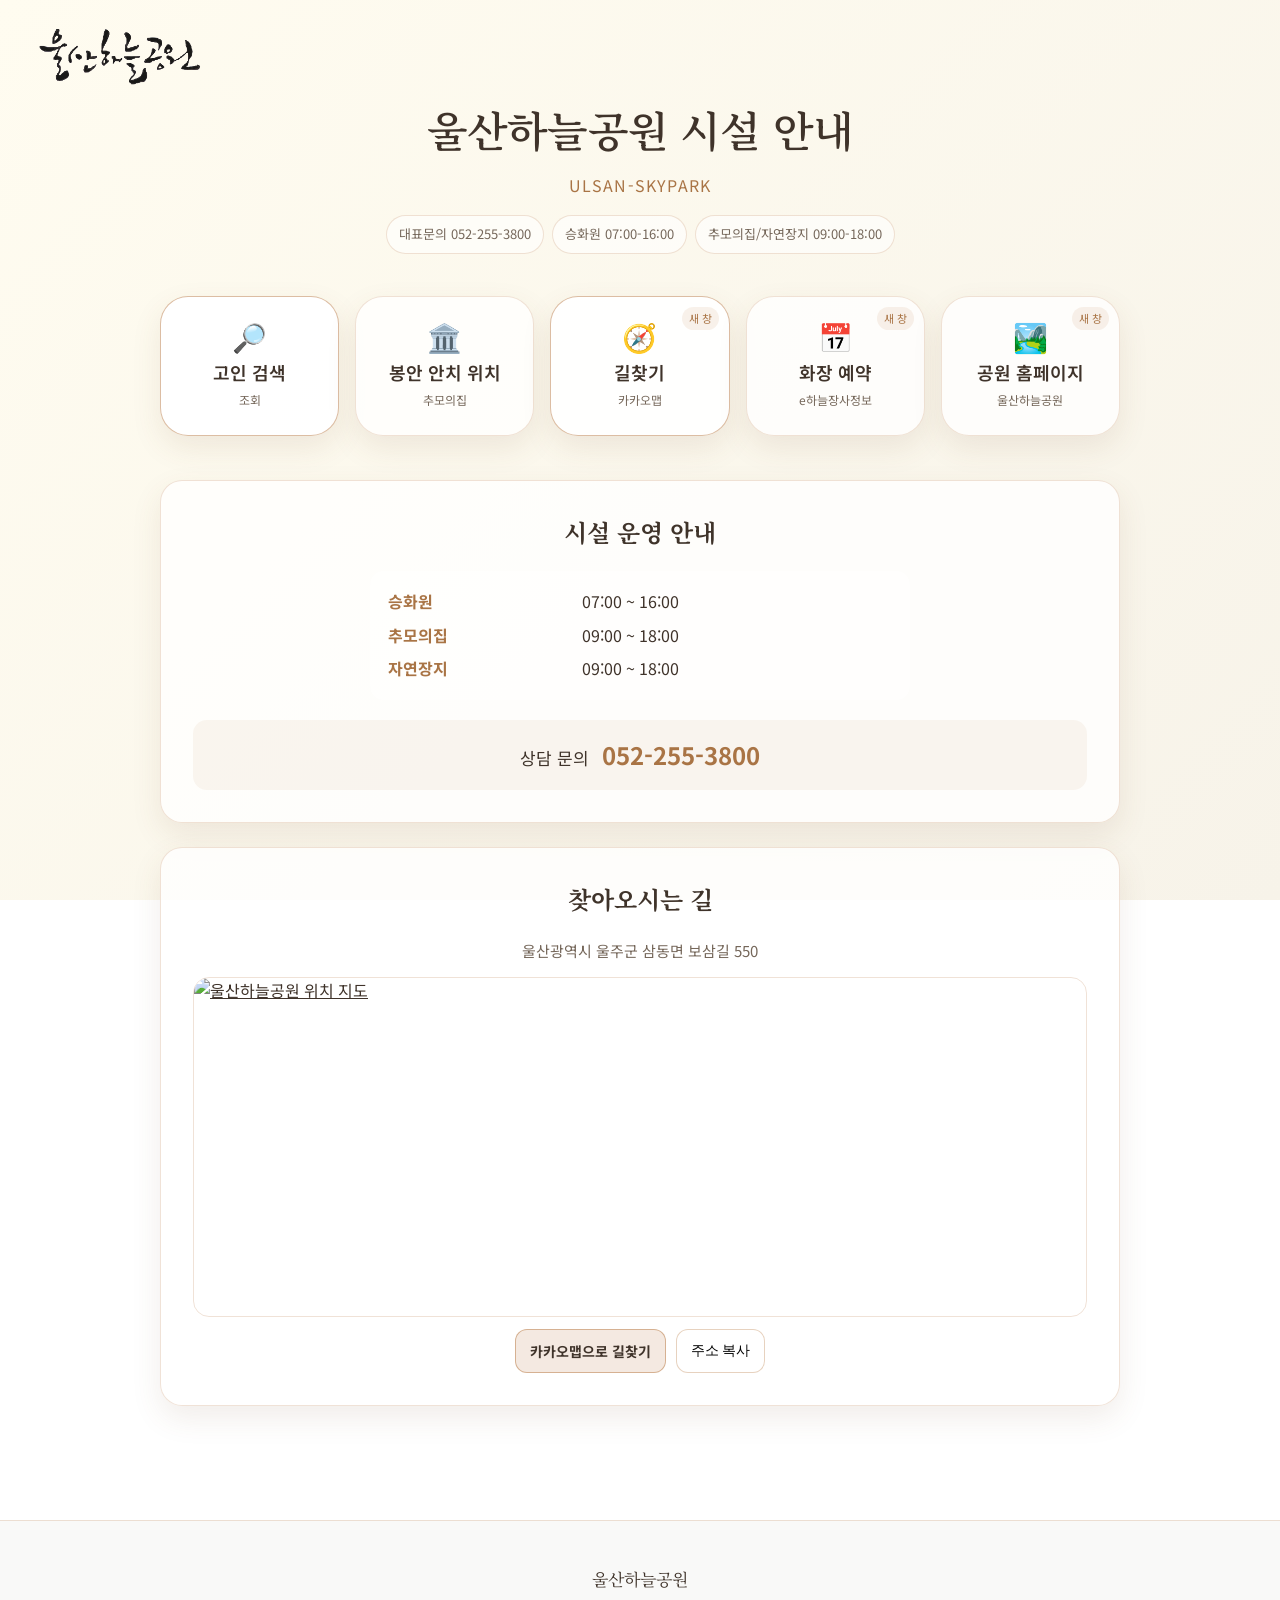
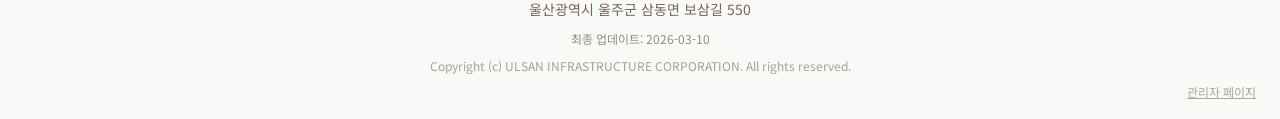
==== commit 8b48335f: "Update index.html" ====
--- a/index.html
+++ b/index.html
@@ -462,8 +462,8 @@
       <p class="sub-title">ULSAN-SkyPark</p>
       <div class="headline-info" aria-label="핵심 안내">
         <span class="chip">대표문의 052-255-3800</span>
-        <span class="chip">화장시설 07:00-16:00</span>
-        <span class="chip">봉안/자연장 09:00-18:00</span>
+        <span class="chip">승화원 07:00-16:00</span>
+        <span class="chip">추모의집/자연장지 09:00-18:00</span>
       </div>
     </div>
   </header>
@@ -477,17 +477,17 @@
           <span class="caption">조회</span>
         </a>
 
+        <a href="room.html" class="circle-btn" aria-label="봉안 안치 위치 페이지로 이동">
+          <span class="icon" aria-hidden="true">🏛️</span>
+          <span class="text">봉안 안치 위치</span>
+          <span class="caption">추모의집</span>
+        </a>
+
         <a href="https://map.kakao.com/?itemId=1112611176" class="circle-btn primary" target="_blank" rel="noopener noreferrer" aria-label="길찾기, 새 창 열림">
           <span class="badge-ext" aria-hidden="true">새 창</span>
           <span class="icon" aria-hidden="true">🧭</span>
           <span class="text">길찾기</span>
           <span class="caption">카카오맵</span>
-        </a>
-
-        <a href="room.html" class="circle-btn" aria-label="봉안 안치 위치 페이지로 이동">
-          <span class="icon" aria-hidden="true">🏛️</span>
-          <span class="text">봉안 안치 위치</span>
-          <span class="caption">추모시설</span>
         </a>
 
         <a href="https://www.15774129.go.kr/new/esky_p/esky_index.do" class="circle-btn" target="_blank" rel="noopener noreferrer" aria-label="e하늘 장사정보, 새 창 열림">
@@ -508,11 +508,11 @@
       <section class="info-card" aria-labelledby="facilityGuide">
         <h2 id="facilityGuide">시설 운영 안내</h2>
         <dl class="info-list">
-          <dt>화장시설</dt>
+          <dt>승화원</dt>
           <dd>07:00 ~ 16:00</dd>
-          <dt>봉안/추모시설</dt>
+          <dt>추모의집</dt>
           <dd>09:00 ~ 18:00</dd>
-          <dt>자연장시설</dt>
+          <dt>자연장지</dt>
           <dd>09:00 ~ 18:00</dd>
         </dl>
         <div class="contact-box">
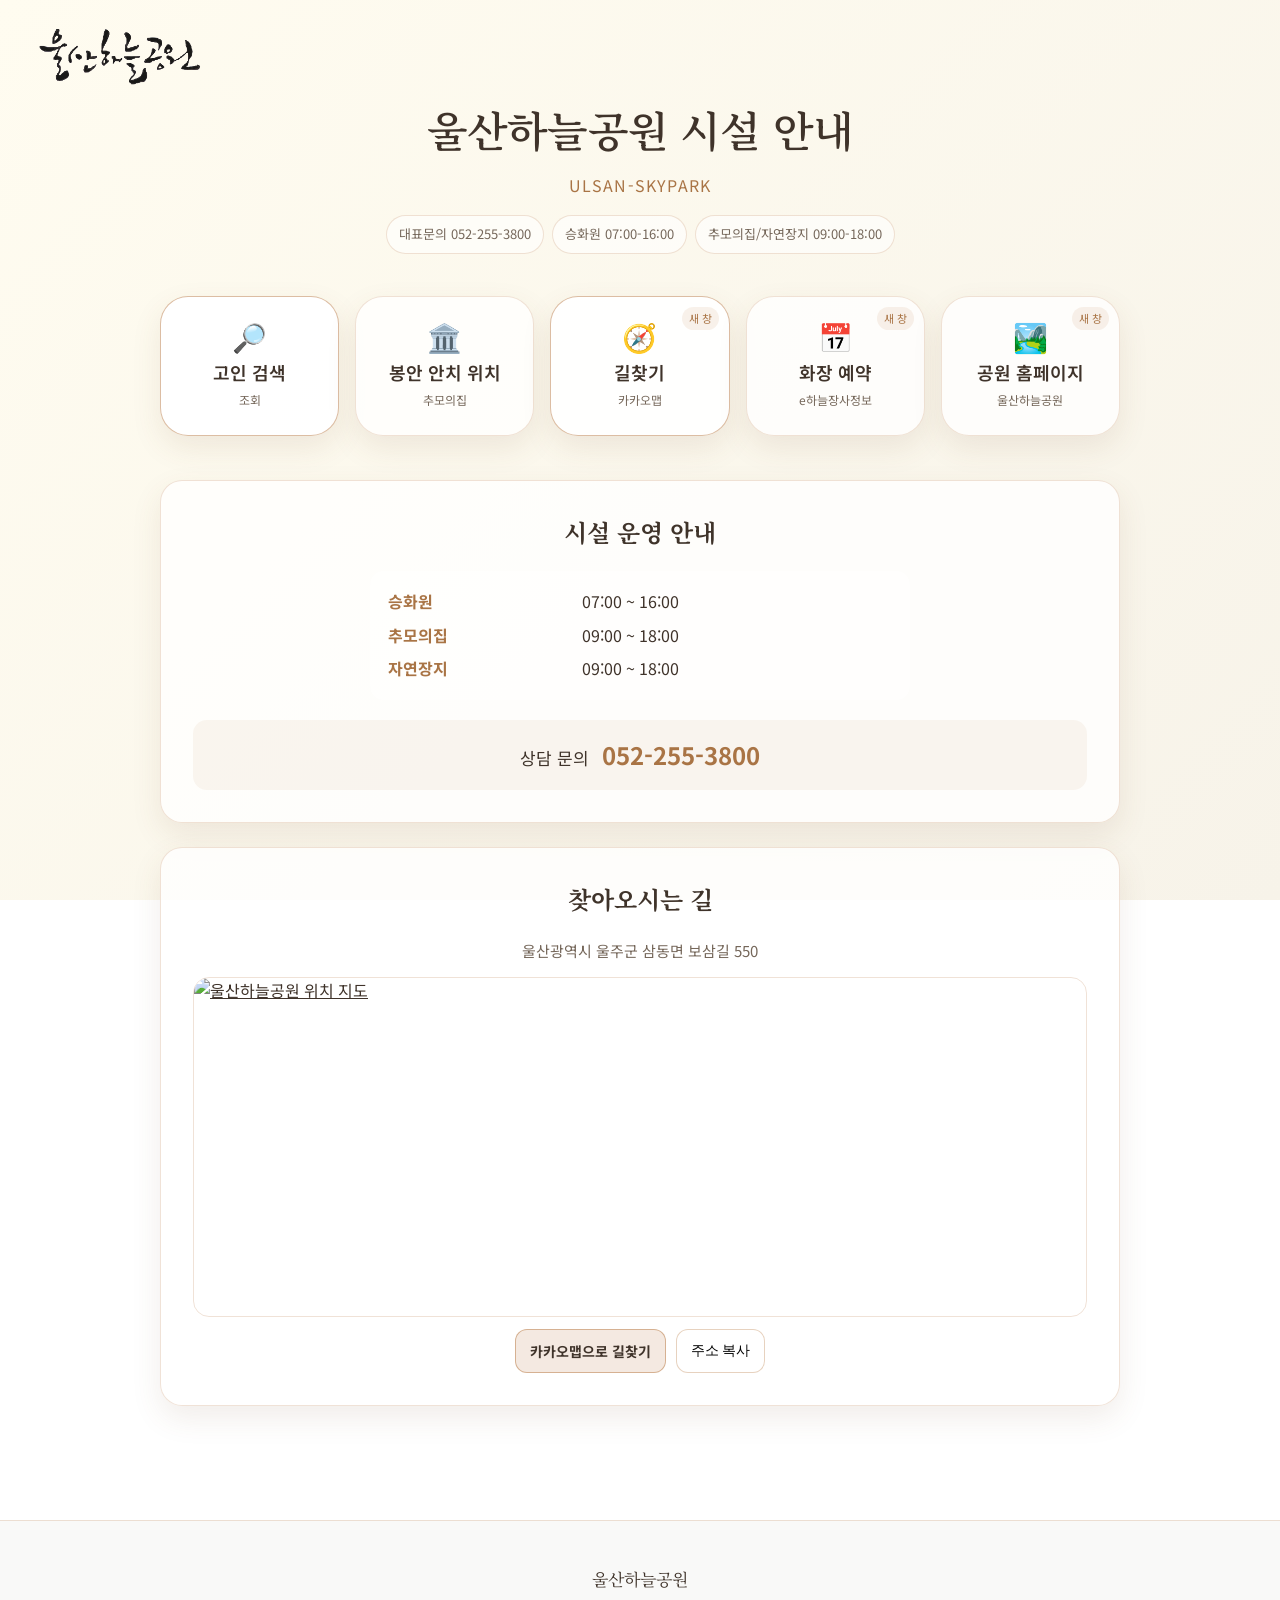
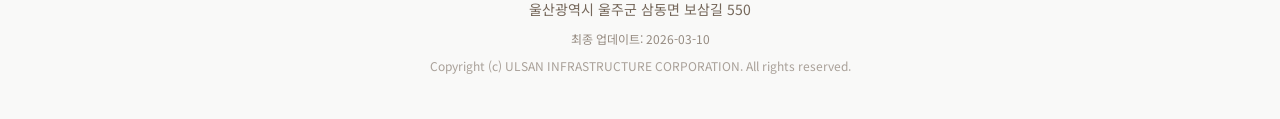
==== commit 22ebf3a8: "Update index.html" ====
--- a/index.html
+++ b/index.html
@@ -283,113 +283,6 @@
       margin-bottom: 6px;
     }
 
-    .admin-link {
-      position: absolute;
-      right: 24px;
-      bottom: 18px;
-      font-size: 12px;
-      color: var(--text-soft);
-      opacity: 0.55;
-      text-decoration: underline;
-      cursor: pointer;
-    }
-
-    .admin-link:focus-visible { outline: none; box-shadow: var(--ring); border-radius: 6px; }
-
-    .modal-overlay {
-      position: fixed;
-      inset: 0;
-      background: rgba(0, 0, 0, 0.35);
-      display: none;
-      align-items: center;
-      justify-content: center;
-      padding: 20px;
-      z-index: 9999;
-    }
-
-    .modal-overlay.open { display: flex; }
-
-    .modal {
-      width: min(420px, 100%);
-      background: rgba(255, 255, 255, 0.94);
-      border: 1px solid var(--border-soft);
-      border-radius: 18px;
-      box-shadow: 0 24px 60px rgba(0, 0, 0, 0.18);
-      padding: 22px;
-    }
-
-    .modal h3 {
-      font-family: 'Noto Serif KR', serif;
-      font-size: 18px;
-      margin-bottom: 10px;
-      text-align: center;
-    }
-
-    .modal p {
-      font-size: 13px;
-      color: var(--text-soft);
-      text-align: center;
-      margin-bottom: 14px;
-    }
-
-    .field {
-      display: flex;
-      gap: 8px;
-      align-items: center;
-      border: 1px solid rgba(192, 136, 88, 0.35);
-      border-radius: 12px;
-      padding: 10px 12px;
-      background: rgba(255, 255, 255, 0.8);
-    }
-
-    .field input {
-      width: 100%;
-      border: none;
-      outline: none;
-      background: transparent;
-      font-size: 15px;
-    }
-
-    .toggle-btn,
-    .btn {
-      min-height: 40px;
-      border-radius: 10px;
-      border: 1px solid rgba(192, 136, 88, 0.35);
-      background: rgba(255, 255, 255, 0.8);
-      cursor: pointer;
-      font-size: 14px;
-      padding: 8px 10px;
-    }
-
-    .toggle-btn:focus-visible,
-    .btn:focus-visible {
-      outline: none;
-      box-shadow: var(--ring);
-    }
-
-    .modal-actions {
-      display: flex;
-      gap: 10px;
-      margin-top: 12px;
-    }
-
-    .btn { flex: 1; }
-
-    .btn.primary {
-      background: rgba(192, 136, 88, 0.2);
-      border-color: rgba(192, 136, 88, 0.6);
-    }
-
-    .error-text {
-      display: none;
-      color: #b00020;
-      font-size: 12px;
-      margin-top: 10px;
-      text-align: center;
-    }
-
-    .error-text.show { display: block; }
-
     .sr-only {
       position: absolute;
       width: 1px;
@@ -429,14 +322,11 @@
       .info-list dt { margin-top: 8px; }
 
       .map-box { height: 280px; }
-
-      .admin-link { display: none; }
     }
 
     @media (prefers-reduced-motion: reduce) {
       .circle-btn,
-      .action-btn,
-      .btn { transition: none; }
+      .action-btn { transition: none; }
 
       .circle-btn:active { transform: none; }
     }
@@ -547,86 +437,11 @@
       <p style="margin-top: 8px; font-size: 12px; opacity: 0.75;">최종 업데이트: 2026-03-10</p>
       <p style="margin-top: 8px; opacity: 0.6; font-size: 12px;">Copyright (c) ULSAN INFRASTRUCTURE CORPORATION. All rights reserved.</p>
     </div>
-    <a class="admin-link" onclick="openAdminModal()" role="button" tabindex="0" aria-label="관리자 페이지 열기">관리자 페이지</a>
   </footer>
 
-  <div class="modal-overlay" id="adminModal" aria-hidden="true">
-    <div class="modal" role="dialog" aria-modal="true" aria-labelledby="adminTitle">
-      <h3 id="adminTitle">관리자 비밀번호</h3>
-      <p>비밀번호를 입력하면 관리자 페이지로 이동합니다.</p>
-
-      <div class="field">
-        <input id="adminPassword" type="password" autocomplete="current-password" placeholder="비밀번호 입력" aria-label="관리자 비밀번호" />
-        <button type="button" class="toggle-btn" id="togglePwBtn">표시</button>
-      </div>
-
-      <div class="modal-actions">
-        <button type="button" class="btn" onclick="closeAdminModal()">취소</button>
-        <button type="button" class="btn primary" onclick="submitAdminPassword()">확인</button>
-      </div>
-
-      <div class="error-text" id="adminError">비밀번호가 올바르지 않습니다. 다시 확인해 주세요.</div>
-    </div>
-  </div>
-
   <script>
-    const ADMIN_PASSWORD = 'a1234567!@';
-
-    const modal = document.getElementById('adminModal');
-    const pwInput = document.getElementById('adminPassword');
-    const errorText = document.getElementById('adminError');
-    const toggleBtn = document.getElementById('togglePwBtn');
     const copyAddressBtn = document.getElementById('copyAddressBtn');
     const copyStatus = document.getElementById('copyStatus');
-
-    function openAdminModal() {
-      modal.classList.add('open');
-      modal.setAttribute('aria-hidden', 'false');
-      errorText.classList.remove('show');
-      pwInput.value = '';
-      pwInput.type = 'password';
-      toggleBtn.textContent = '표시';
-      setTimeout(() => pwInput.focus(), 0);
-    }
-
-    function closeAdminModal() {
-      modal.classList.remove('open');
-      modal.setAttribute('aria-hidden', 'true');
-      errorText.classList.remove('show');
-    }
-
-    function submitAdminPassword() {
-      const password = pwInput.value || '';
-      if (password === ADMIN_PASSWORD) {
-        window.location.href = 'admin.html';
-        return;
-      }
-
-      errorText.classList.add('show');
-      pwInput.focus();
-      pwInput.select();
-    }
-
-    toggleBtn.addEventListener('click', () => {
-      const isHidden = pwInput.type === 'password';
-      pwInput.type = isHidden ? 'text' : 'password';
-      toggleBtn.textContent = isHidden ? '가리기' : '표시';
-      pwInput.focus();
-    });
-
-    pwInput.addEventListener('keydown', (e) => {
-      if (e.key === 'Enter') submitAdminPassword();
-      if (e.key === 'Escape') closeAdminModal();
-    });
-
-    modal.addEventListener('mousedown', (e) => {
-      if (e.target === modal) closeAdminModal();
-    });
-
-    document.addEventListener('keydown', (e) => {
-      if (e.key === 'Escape' && modal.classList.contains('open')) closeAdminModal();
-      if (e.key === 'Enter' && document.activeElement && document.activeElement.classList.contains('admin-link')) openAdminModal();
-    });
 
     copyAddressBtn.addEventListener('click', async () => {
       const address = document.getElementById('addressText').textContent;
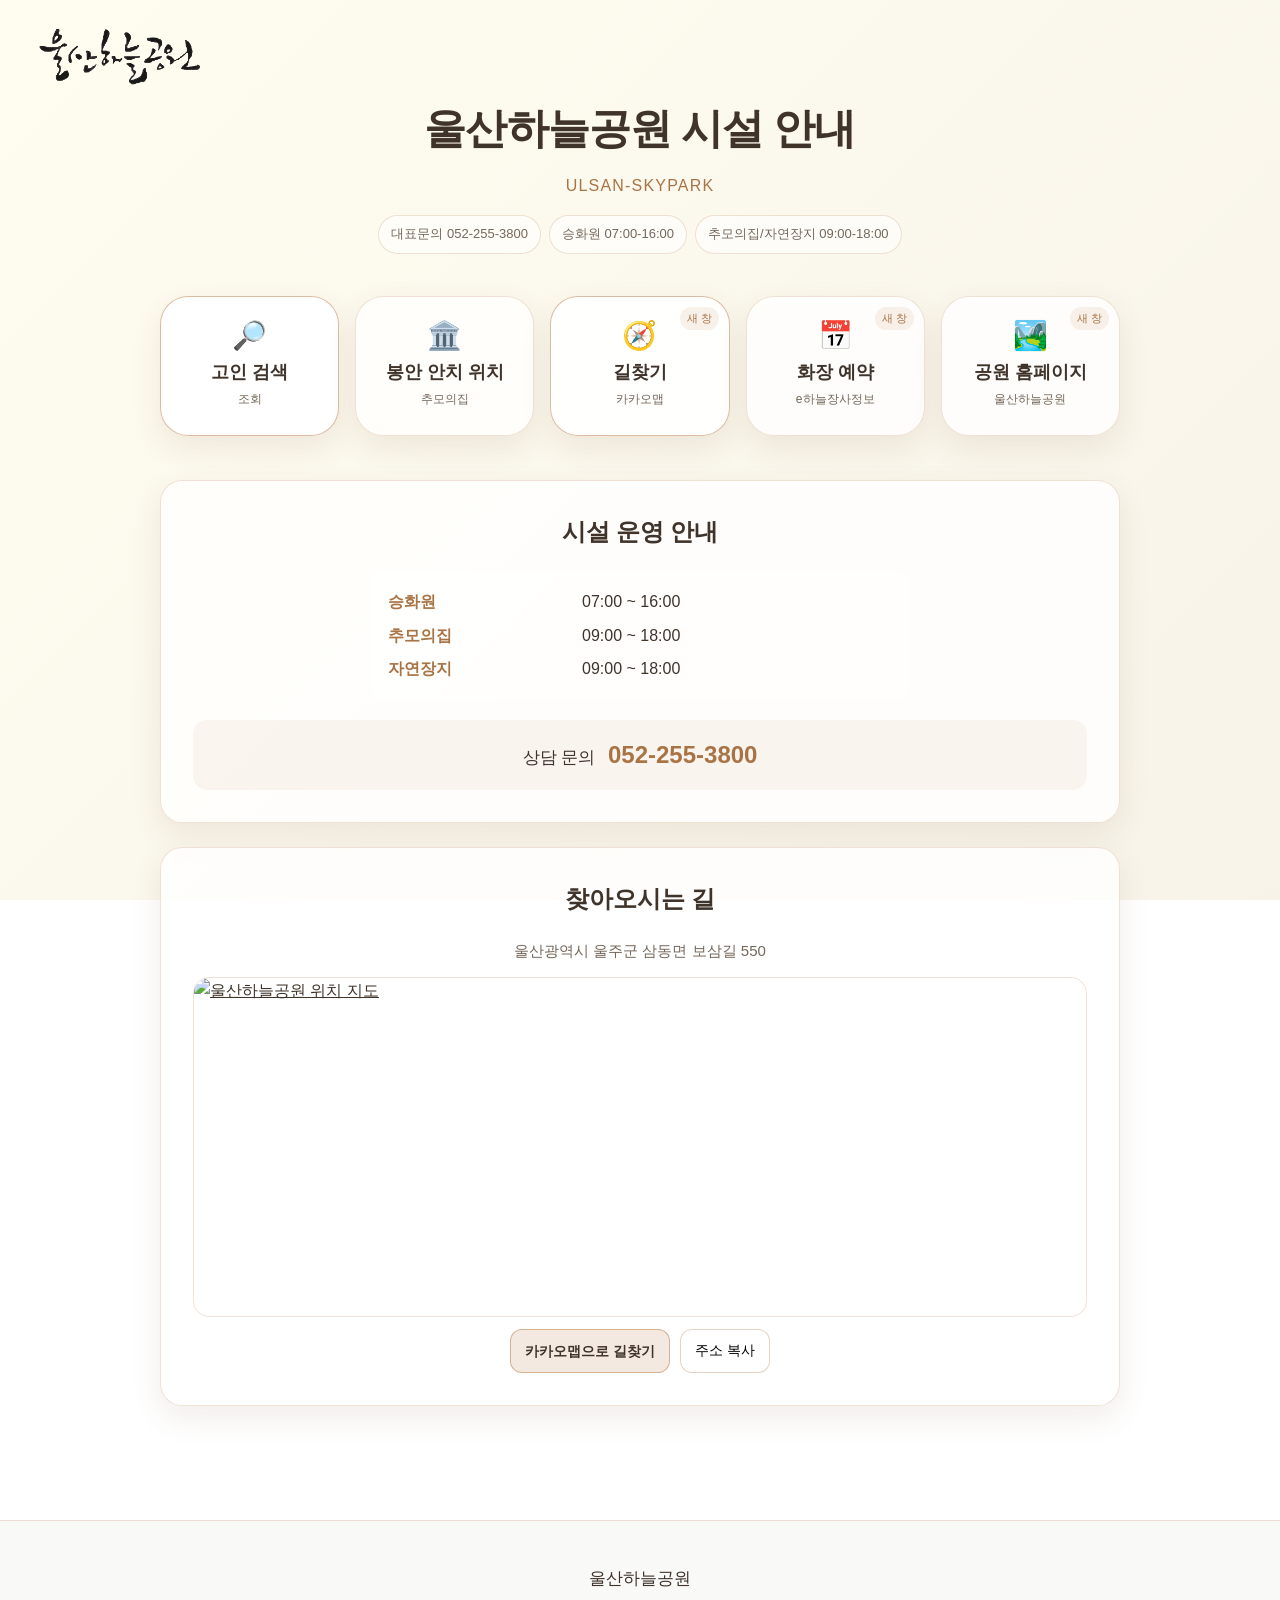
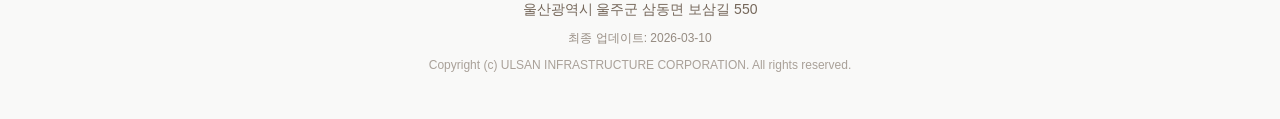
==== commit 99e3acce: "Update index.html" ====
--- a/index.html
+++ b/index.html
@@ -3,6 +3,9 @@
 <head>
   <meta charset="utf-8" />
   <meta name="viewport" content="width=device-width, initial-scale=1" />
+  <meta http-equiv="Content-Security-Policy" content="default-src 'self'; img-src 'self' data: https://t1.daumcdn.net; style-src 'self' 'unsafe-inline' https://fonts.googleapis.com; font-src 'self' https://fonts.gstatic.com data:; script-src 'self' 'unsafe-inline'; connect-src 'self' https://script.google.com https://script.googleusercontent.com; object-src 'none'; base-uri 'self'; form-action 'self'; frame-ancestors 'none'; upgrade-insecure-requests" />
+  <meta name="referrer" content="strict-origin-when-cross-origin" />
+  <meta http-equiv="Permissions-Policy" content="geolocation=(), microphone=(), camera=(), payment=(), usb=()" />
   <meta name="description" content="울산하늘공원 시설 안내, 고인 검색, 길찾기, 운영시간 정보를 확인하세요." />
   <title>울산하늘공원 시설 안내</title>
 
